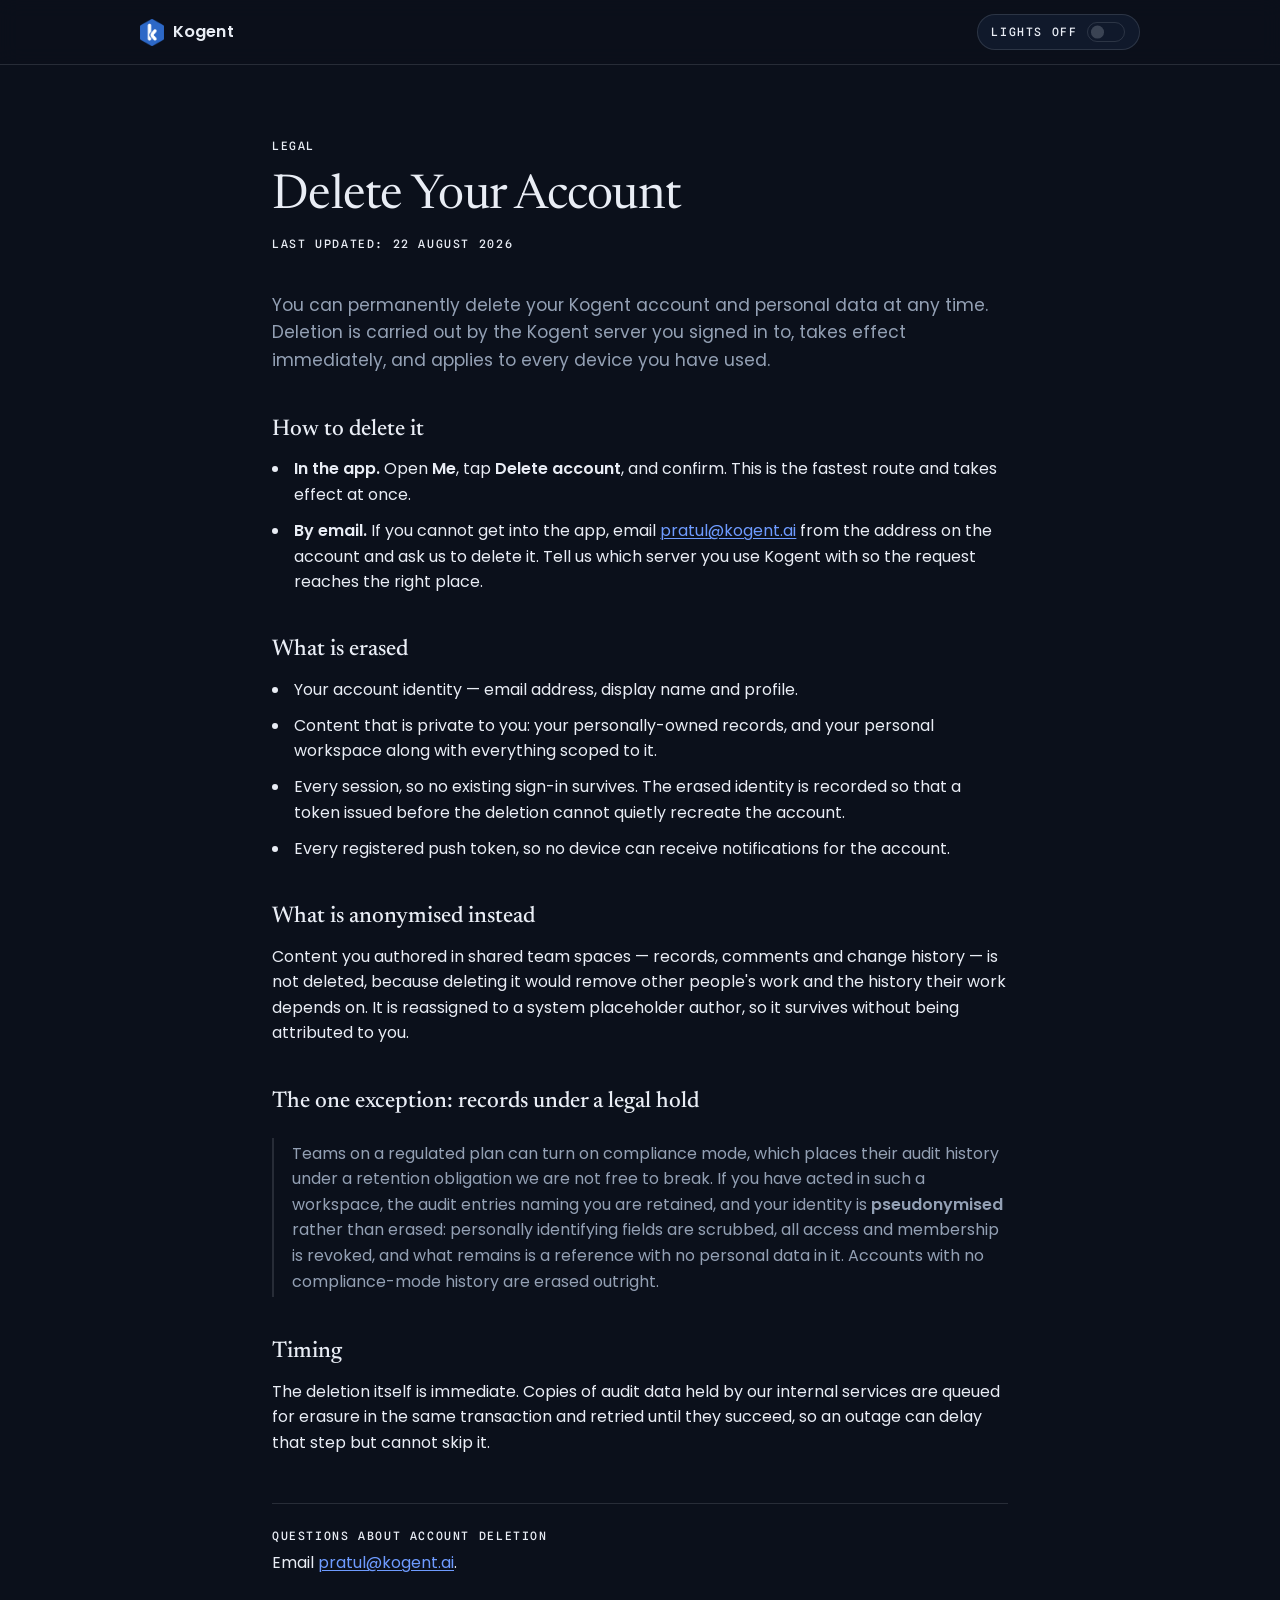
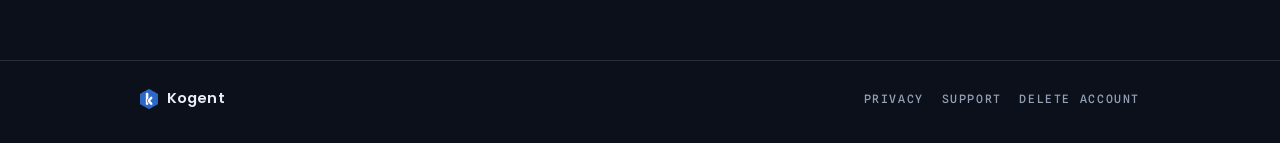
==== account-deletion/index.html @ f3722d20 "Add the privacy, support, and account-deletion pages The mobile app cannot be submitted to either st" ====
<!DOCTYPE html>
<html lang="en" data-lights="off">
<head>
<meta charset="utf-8">
<meta name="viewport" content="width=device-width, initial-scale=1">
<meta name="color-scheme" content="dark light">
<title>Delete Your Account · Kogent</title>
<meta name="description" content="How to delete your Kogent account, and exactly what that erases.">
<meta property="og:title" content="Delete Your Account · Kogent">
<meta property="og:description" content="How to delete your Kogent account, and exactly what that erases.">
<meta property="og:type" content="website">
<meta property="og:url" content="https://kogent.ai/account-deletion/">
<link rel="icon" href="/favicon.ico">
<script>
  try {
    var pref = localStorage.getItem("kogent-lights");
    if (pref === "on" || pref === "off") document.documentElement.dataset.lights = pref;
  } catch (e) {}
</script>
<link rel="preconnect" href="https://fonts.googleapis.com">
<link rel="preconnect" href="https://fonts.gstatic.com" crossorigin>
<link href="https://fonts.googleapis.com/css2?family=Newsreader:ital,opsz,wght@0,6..72,200..800;1,6..72,200..800&family=Poppins:wght@400;500;600&family=Spline+Sans+Mono:wght@400;500&display=swap" rel="stylesheet">
<link rel="stylesheet" href="/legal.css">
</head>
<body>

<header>
  <div class="container bar">
    <a class="wordmark" href="/" aria-label="Kogent home">
      <img src="/logo.png" alt="" width="24" height="27">
      <span>Kogent</span>
    </a>
    <button class="lights" id="lights" data-lights-toggle aria-pressed="false">
      <span class="lights-word"><span data-mode="off">Lights off</span><span data-mode="on">Lights on</span></span>
      <span class="lights-track"><span class="lights-dot"></span></span>
    </button>
  </div>
</header>

<main>
  <div class="container legal">
    <p class="mono">Legal</p>
    <h1>Delete Your Account</h1>
    <p class="mono updated">Last updated: 22 August 2026</p>

    <p class="lede">
      You can permanently delete your Kogent account and personal data at any time.
      Deletion is carried out by the Kogent server you signed in to, takes effect
      immediately, and applies to every device you have used.
    </p>

    <h2>How to delete it</h2>
    <ul>
      <li>
        <strong>In the app.</strong> Open <strong>Me</strong>, tap
        <strong>Delete account</strong>, and confirm. This is the fastest route and
        takes effect at once.
      </li>
      <li>
        <strong>By email.</strong> If you cannot get into the app, email
        <a href="mailto:pratul@kogent.ai">pratul@kogent.ai</a> from the address on the
        account and ask us to delete it. Tell us which server you use Kogent with so
        the request reaches the right place.
      </li>
    </ul>

    <h2>What is erased</h2>
    <ul>
      <li>Your account identity — email address, display name and profile.</li>
      <li>
        Content that is private to you: your personally-owned records, and your
        personal workspace along with everything scoped to it.
      </li>
      <li>
        Every session, so no existing sign-in survives. The erased identity is
        recorded so that a token issued before the deletion cannot quietly recreate
        the account.
      </li>
      <li>
        Every registered push token, so no device can receive notifications for the
        account.
      </li>
    </ul>

    <h2>What is anonymised instead</h2>
    <p>
      Content you authored in shared team spaces — records, comments and change
      history — is not deleted, because deleting it would remove other people's work
      and the history their work depends on. It is reassigned to a system placeholder
      author, so it survives without being attributed to you.
    </p>

    <h2>The one exception: records under a legal hold</h2>
    <p class="note">
      Teams on a regulated plan can turn on compliance mode, which places their audit
      history under a retention obligation we are not free to break. If you have acted
      in such a workspace, the audit entries naming you are retained, and your identity
      is <strong>pseudonymised</strong> rather than erased: personally identifying
      fields are scrubbed, all access and membership is revoked, and what remains is a
      reference with no personal data in it. Accounts with no compliance-mode history
      are erased outright.
    </p>

    <h2>Timing</h2>
    <p>
      The deletion itself is immediate. Copies of audit data held by our internal
      services are queued for erasure in the same transaction and retried until they
      succeed, so an outage can delay that step but cannot skip it.
    </p>

    <div class="contact">
      <p class="mono">Questions about account deletion</p>
      <p>Email <a href="mailto:pratul@kogent.ai">pratul@kogent.ai</a>.</p>
    </div>
  </div>
</main>

<footer>
  <div class="container foot">
    <a class="wordmark" href="/" aria-label="Kogent home">
      <img src="/logo.png" alt="" width="18" height="20">
      <span>Kogent</span>
    </a>
    <nav class="foot-links mono" aria-label="Legal">
      <a href="/privacy/">Privacy</a>
      <a href="/support/">Support</a>
      <a href="/account-deletion/">Delete account</a>
    </nav>
  </div>
</footer>

<script>
  (function () {
    var root = document.documentElement;
    var toggles = document.querySelectorAll("[data-lights-toggle]");
    function render() {
      var on = root.dataset.lights === "on";
      for (var i = 0; i < toggles.length; i++) {
        if (toggles[i].hasAttribute("aria-pressed")) {
          toggles[i].setAttribute("aria-pressed", String(on));
        }
      }
    }
    function apply(next) {
      root.dataset.lights = next;
      try { localStorage.setItem("kogent-lights", next); } catch (e) {}
      render();
    }
    for (var i = 0; i < toggles.length; i++) {
      toggles[i].addEventListener("click", function () {
        apply(root.dataset.lights === "on" ? "off" : "on");
      });
    }
    render();
  })();
</script>

</body>
</html>
---- legal.css ----
/* Shared styles for the legal / support pages. Tokens mirror index.html so a
   page here reads as the same site, including the lights toggle. */
:root {
  --bg: #0B101B;
  --bg-raised: #10192B;
  --text: #E9EDF5;
  --muted: #93A0B4;
  --hairline: rgba(233, 237, 245, 0.13);
  --accent: #2F66D3;
  --accent-bright: #6E9BFF;
  --tungsten: #F2A93B;
  --button: #2F66D3;
}
html[data-lights="on"] {
  --bg: #EEF1F5;
  --bg-raised: #FFFFFF;
  --text: #141D2C;
  --muted: #5B6678;
  --hairline: rgba(20, 29, 44, 0.15);
  --accent-bright: #2F66D3;
}

* { margin: 0; padding: 0; box-sizing: border-box; }

body {
  background: var(--bg);
  color: var(--text);
  font-family: "Poppins", system-ui, sans-serif;
  line-height: 1.6;
  transition: background-color 0.5s ease, color 0.5s ease;
  -webkit-font-smoothing: antialiased;
}

html[data-lights="off"] [data-mode="on"],
html[data-lights="on"] [data-mode="off"] { display: none; }

.container {
  max-width: 1080px;
  margin: 0 auto;
  padding-inline: clamp(1.25rem, 5vw, 2.5rem);
}
.mono {
  font-family: "Spline Sans Mono", ui-monospace, monospace;
  font-size: 0.72rem;
  font-weight: 500;
  letter-spacing: 0.14em;
  text-transform: uppercase;
  color: var(--muted);
}

/* ---------- header ---------- */
header {
  position: sticky;
  top: 0;
  z-index: 10;
  background: color-mix(in srgb, var(--bg) 82%, transparent);
  backdrop-filter: blur(10px);
  border-bottom: 1px solid var(--hairline);
  transition: background-color 0.5s ease;
}
.bar {
  display: flex;
  align-items: center;
  justify-content: space-between;
  height: 4rem;
}
.wordmark {
  display: flex;
  align-items: center;
  gap: 0.55rem;
  text-decoration: none;
  color: var(--text);
}
.wordmark img { display: block; }
.wordmark span { font-weight: 600; font-size: 1.02rem; letter-spacing: 0.01em; }

.lights {
  display: flex;
  align-items: center;
  gap: 0.6rem;
  background: var(--bg-raised);
  border: 1px solid var(--hairline);
  border-radius: 999px;
  cursor: pointer;
  padding: 0.4rem 0.85rem;
  color: var(--text);
  transition: background-color 0.5s ease, border-color 0.3s ease;
}
.lights .lights-word {
  font-family: "Spline Sans Mono", ui-monospace, monospace;
  font-size: 0.72rem;
  font-weight: 500;
  letter-spacing: 0.14em;
  text-transform: uppercase;
}
.lights-track {
  display: inline-block;
  width: 2.4rem;
  height: 1.3rem;
  border: 1px solid var(--hairline);
  border-radius: 999px;
  position: relative;
  transition: border-color 0.3s ease;
}
.lights-dot {
  position: absolute;
  top: 50%;
  left: 0.2rem;
  transform: translateY(-50%);
  width: 0.8rem;
  height: 0.8rem;
  border-radius: 50%;
  background: #3A4353;
  transition: left 0.25s ease, background-color 0.25s ease, box-shadow 0.25s ease;
}
html[data-lights="on"] .lights-dot {
  left: calc(100% - 1rem);
  background: var(--tungsten);
  box-shadow: 0 0 10px 2px rgba(242, 169, 59, 0.55);
}
.lights:hover { border-color: var(--muted); }
.lights:hover .lights-track { border-color: var(--muted); }
.lights:focus-visible { outline: 2px solid var(--accent-bright); outline-offset: 4px; }

/* ---------- prose ---------- */
.legal {
  padding: clamp(2.75rem, 7vw, 4.5rem) 0 clamp(3rem, 8vw, 5rem);
  max-width: 46rem;
}
.legal h1 {
  font-family: "Newsreader", Georgia, serif;
  font-weight: 400;
  font-size: clamp(2.1rem, 5.5vw, 3rem);
  line-height: 1.12;
  letter-spacing: -0.015em;
  margin-bottom: 0.6rem;
}
.legal .updated { margin-bottom: 2.4rem; }
.legal h2 {
  font-family: "Newsreader", Georgia, serif;
  font-weight: 500;
  font-size: 1.42rem;
  line-height: 1.25;
  margin: 2.6rem 0 0.75rem;
}
.legal h3 {
  font-size: 1rem;
  font-weight: 600;
  margin: 1.6rem 0 0.4rem;
}
.legal p { margin-bottom: 1rem; color: var(--text); }
.legal p.lede { font-size: 1.08rem; color: var(--muted); }
.legal ul { margin: 0 0 1rem 1.15rem; }
.legal li { margin-bottom: 0.65rem; padding-left: 0.25rem; }
.legal strong { font-weight: 600; }
.legal a { color: var(--accent-bright); text-decoration-thickness: 1px; text-underline-offset: 2px; }
.legal a:hover { text-decoration-thickness: 2px; }

.legal .note {
  border-left: 2px solid var(--hairline);
  padding: 0.15rem 0 0.15rem 1.1rem;
  margin: 1.4rem 0;
  color: var(--muted);
}
.legal .contact {
  margin-top: 3rem;
  padding-top: 1.4rem;
  border-top: 1px solid var(--hairline);
}
.legal .contact p { margin-bottom: 0.3rem; }

/* ---------- footer ---------- */
footer { border-top: 1px solid var(--hairline); padding: 1.6rem 0 2rem; }
.foot {
  display: flex;
  align-items: center;
  justify-content: space-between;
  gap: 1rem;
  flex-wrap: wrap;
}
.foot .wordmark span { font-size: 0.92rem; }
.foot-links { display: flex; gap: 1.1rem; flex-wrap: wrap; }
.foot-links a { color: var(--muted); text-decoration: none; }
.foot-links a:hover { color: var(--text); }
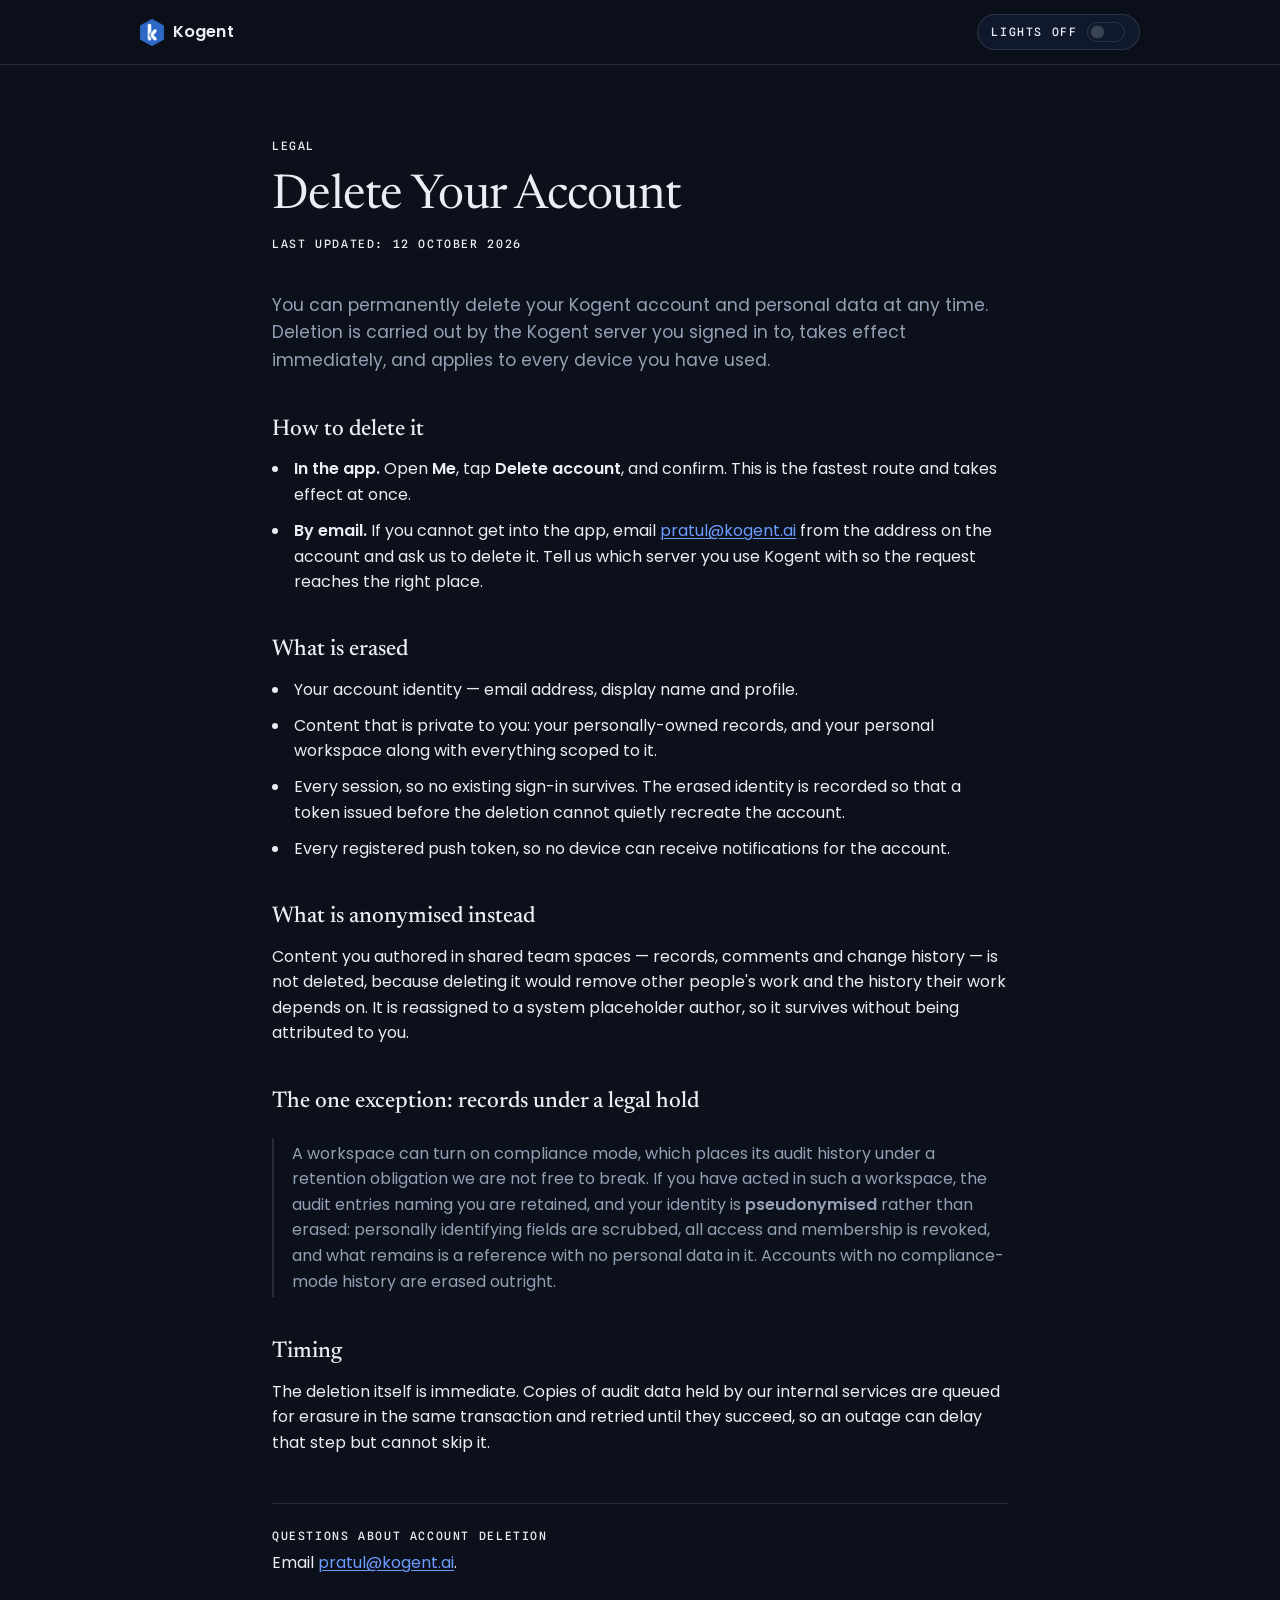
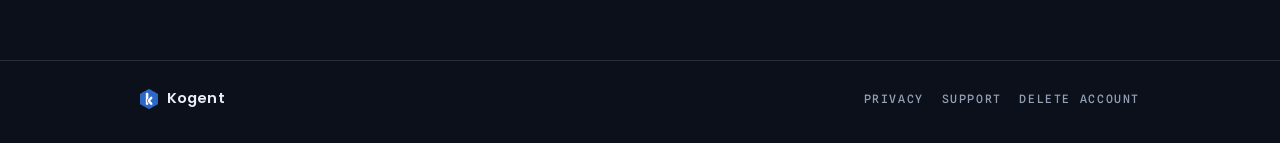
==== commit 79defc65: "Correct three claims the product no longer matches - Requirements card: the completeness score was r" ====
--- a/account-deletion/index.html
+++ b/account-deletion/index.html
@@ -41,7 +41,7 @@
   <div class="container legal">
     <p class="mono">Legal</p>
     <h1>Delete Your Account</h1>
-    <p class="mono updated">Last updated: 22 August 2026</p>
+    <p class="mono updated">Last updated: 12 October 2026</p>
 
     <p class="lede">
       You can permanently delete your Kogent account and personal data at any time.
@@ -92,7 +92,7 @@
 
     <h2>The one exception: records under a legal hold</h2>
     <p class="note">
-      Teams on a regulated plan can turn on compliance mode, which places their audit
+      A workspace can turn on compliance mode, which places its audit
       history under a retention obligation we are not free to break. If you have acted
       in such a workspace, the audit entries naming you are retained, and your identity
       is <strong>pseudonymised</strong> rather than erased: personally identifying
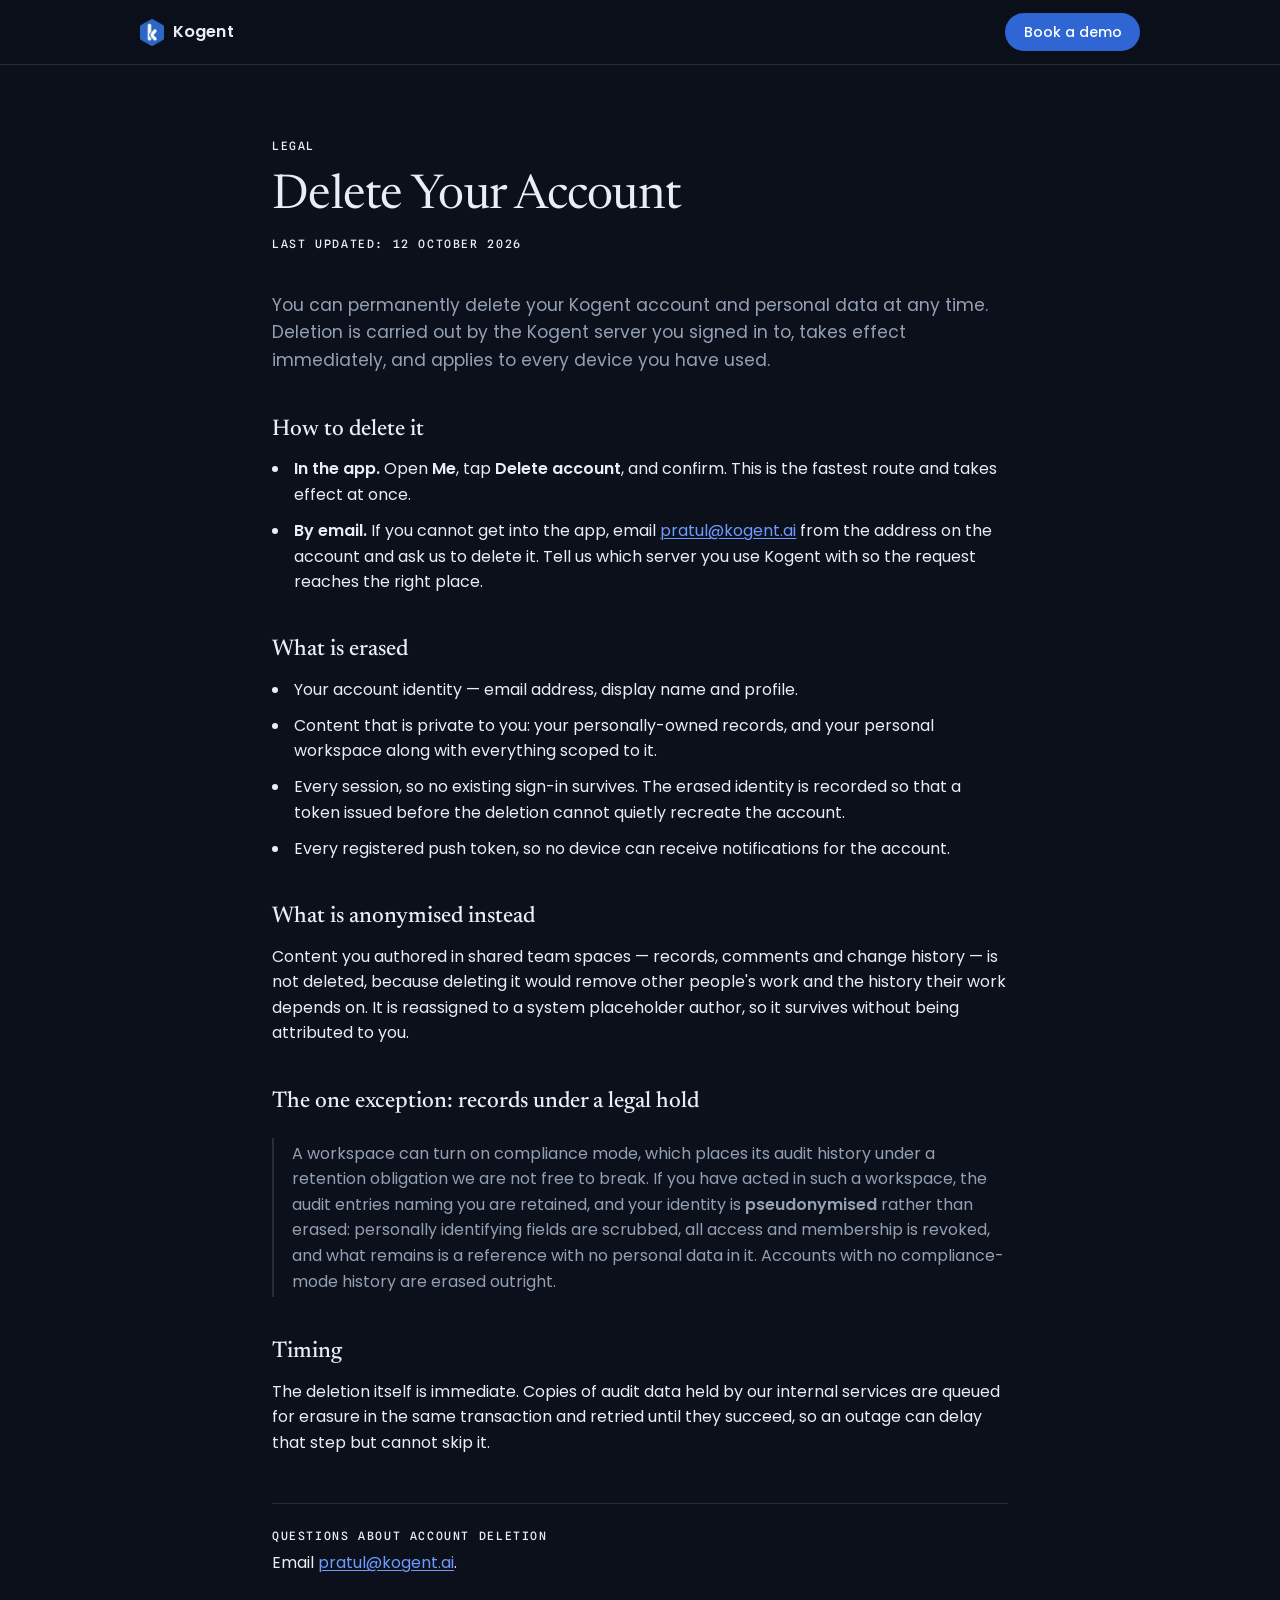
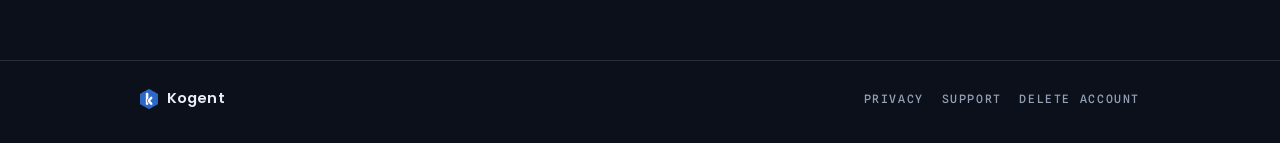
==== commit 277be7dd: "feat: redesign the site around domain experts and Book a demo Replace the retired dark-factory page " ====
--- a/account-deletion/index.html
+++ b/account-deletion/index.html
@@ -1,9 +1,9 @@
 <!DOCTYPE html>
-<html lang="en" data-lights="off">
+<html lang="en">
 <head>
 <meta charset="utf-8">
 <meta name="viewport" content="width=device-width, initial-scale=1">
-<meta name="color-scheme" content="dark light">
+<meta name="color-scheme" content="dark">
 <title>Delete Your Account · Kogent</title>
 <meta name="description" content="How to delete your Kogent account, and exactly what that erases.">
 <meta property="og:title" content="Delete Your Account · Kogent">
@@ -11,12 +11,6 @@
 <meta property="og:type" content="website">
 <meta property="og:url" content="https://kogent.ai/account-deletion/">
 <link rel="icon" href="/favicon.ico">
-<script>
-  try {
-    var pref = localStorage.getItem("kogent-lights");
-    if (pref === "on" || pref === "off") document.documentElement.dataset.lights = pref;
-  } catch (e) {}
-</script>
 <link rel="preconnect" href="https://fonts.googleapis.com">
 <link rel="preconnect" href="https://fonts.gstatic.com" crossorigin>
 <link href="https://fonts.googleapis.com/css2?family=Newsreader:ital,opsz,wght@0,6..72,200..800;1,6..72,200..800&family=Poppins:wght@400;500;600&family=Spline+Sans+Mono:wght@400;500&display=swap" rel="stylesheet">
@@ -30,10 +24,7 @@
       <img src="/logo.png" alt="" width="24" height="27">
       <span>Kogent</span>
     </a>
-    <button class="lights" id="lights" data-lights-toggle aria-pressed="false">
-      <span class="lights-word"><span data-mode="off">Lights off</span><span data-mode="on">Lights on</span></span>
-      <span class="lights-track"><span class="lights-dot"></span></span>
-    </button>
+    <a class="demo-link" href="/#demo">Book a demo</a>
   </div>
 </header>
 
@@ -129,31 +120,6 @@
   </div>
 </footer>
 
-<script>
-  (function () {
-    var root = document.documentElement;
-    var toggles = document.querySelectorAll("[data-lights-toggle]");
-    function render() {
-      var on = root.dataset.lights === "on";
-      for (var i = 0; i < toggles.length; i++) {
-        if (toggles[i].hasAttribute("aria-pressed")) {
-          toggles[i].setAttribute("aria-pressed", String(on));
-        }
-      }
-    }
-    function apply(next) {
-      root.dataset.lights = next;
-      try { localStorage.setItem("kogent-lights", next); } catch (e) {}
-      render();
-    }
-    for (var i = 0; i < toggles.length; i++) {
-      toggles[i].addEventListener("click", function () {
-        apply(root.dataset.lights === "on" ? "off" : "on");
-      });
-    }
-    render();
-  })();
-</script>
 
 </body>
 </html>
--- a/legal.css
+++ b/legal.css
@@ -1,5 +1,5 @@
 /* Shared styles for the legal / support pages. Tokens mirror index.html so a
-   page here reads as the same site, including the lights toggle. */
+   page here reads as the same site. */
 :root {
   --bg: #0B101B;
   --bg-raised: #10192B;
@@ -11,14 +11,6 @@
   --tungsten: #F2A93B;
   --button: #2F66D3;
 }
-html[data-lights="on"] {
-  --bg: #EEF1F5;
-  --bg-raised: #FFFFFF;
-  --text: #141D2C;
-  --muted: #5B6678;
-  --hairline: rgba(20, 29, 44, 0.15);
-  --accent-bright: #2F66D3;
-}
 
 * { margin: 0; padding: 0; box-sizing: border-box; }
 
@@ -27,12 +19,8 @@
   color: var(--text);
   font-family: "Poppins", system-ui, sans-serif;
   line-height: 1.6;
-  transition: background-color 0.5s ease, color 0.5s ease;
   -webkit-font-smoothing: antialiased;
 }
-
-html[data-lights="off"] [data-mode="on"],
-html[data-lights="on"] [data-mode="off"] { display: none; }
 
 .container {
   max-width: 1080px;
@@ -56,7 +44,6 @@
   background: color-mix(in srgb, var(--bg) 82%, transparent);
   backdrop-filter: blur(10px);
   border-bottom: 1px solid var(--hairline);
-  transition: background-color 0.5s ease;
 }
 .bar {
   display: flex;
@@ -74,53 +61,17 @@
 .wordmark img { display: block; }
 .wordmark span { font-weight: 600; font-size: 1.02rem; letter-spacing: 0.01em; }
 
-.lights {
-  display: flex;
-  align-items: center;
-  gap: 0.6rem;
-  background: var(--bg-raised);
-  border: 1px solid var(--hairline);
+.demo-link {
+  background: var(--button);
+  color: #fff;
+  font-size: 0.875rem;
+  font-weight: 500;
+  text-decoration: none;
+  padding: 0.5rem 1.15rem;
   border-radius: 999px;
-  cursor: pointer;
-  padding: 0.4rem 0.85rem;
-  color: var(--text);
-  transition: background-color 0.5s ease, border-color 0.3s ease;
 }
-.lights .lights-word {
-  font-family: "Spline Sans Mono", ui-monospace, monospace;
-  font-size: 0.72rem;
-  font-weight: 500;
-  letter-spacing: 0.14em;
-  text-transform: uppercase;
-}
-.lights-track {
-  display: inline-block;
-  width: 2.4rem;
-  height: 1.3rem;
-  border: 1px solid var(--hairline);
-  border-radius: 999px;
-  position: relative;
-  transition: border-color 0.3s ease;
-}
-.lights-dot {
-  position: absolute;
-  top: 50%;
-  left: 0.2rem;
-  transform: translateY(-50%);
-  width: 0.8rem;
-  height: 0.8rem;
-  border-radius: 50%;
-  background: #3A4353;
-  transition: left 0.25s ease, background-color 0.25s ease, box-shadow 0.25s ease;
-}
-html[data-lights="on"] .lights-dot {
-  left: calc(100% - 1rem);
-  background: var(--tungsten);
-  box-shadow: 0 0 10px 2px rgba(242, 169, 59, 0.55);
-}
-.lights:hover { border-color: var(--muted); }
-.lights:hover .lights-track { border-color: var(--muted); }
-.lights:focus-visible { outline: 2px solid var(--accent-bright); outline-offset: 4px; }
+.demo-link:hover { background: #2757B8; }
+.demo-link:focus-visible { outline: 2px solid var(--accent-bright); outline-offset: 3px; }
 
 /* ---------- prose ---------- */
 .legal {
